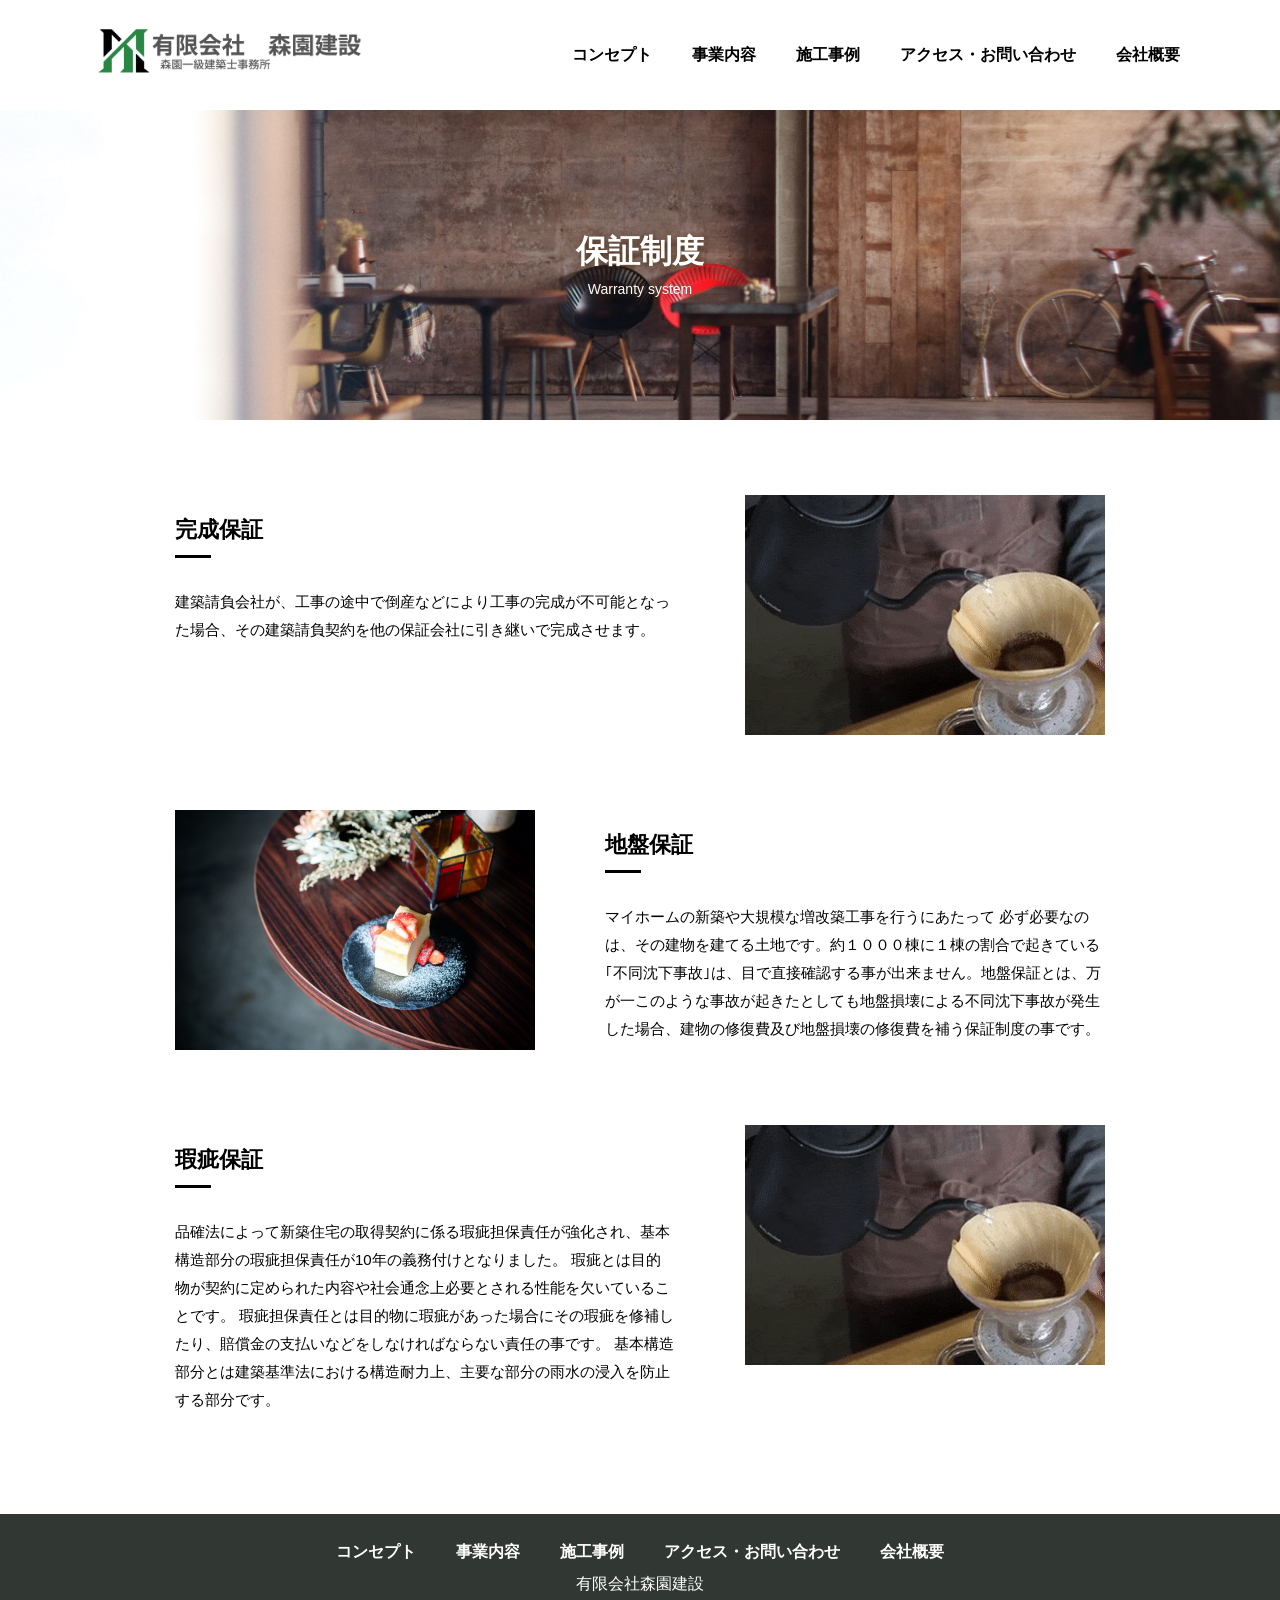
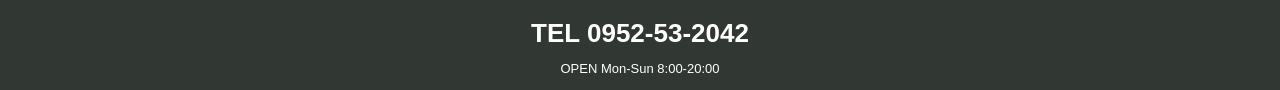
==== hosho.html @ 9f847828 "First Commit" ====
<!DOCTYPE html>
<html>

<head>
  <meta charset="UTF-8">
  <title>CONCEPT｜KISSA official website</title>
  <meta name="description" content="カフェ「KISSA」は日本の喫茶文化をコーヒーに落とし込み、訪れるお客さまに特別なひとときを提供します。">
  <meta name="viewport" content="width=device-width">
  <script src="./js/toggle-menu.js"></script>
  <link href="./css/common.css" rel="stylesheet">
  <link href="./css/concept.css" rel="stylesheet">
  <link rel="preconnect" href="https://fonts.googleapis.com">
  <link rel="preconnect" href="https://fonts.gstatic.com" crossorigin>
  <link href="https://fonts.googleapis.com/css2?family=Montserrat:wght@700&display=swap" rel="stylesheet">
</head>

<body>

  <!-- headerここから -->
  <header class="header">
    <div class="header-inner">
      <a class="header-logo" href="./index.html">
        <img src="./images/common/logo-header.png" alt="KISSA">
      </a>
      <button class="toggle-menu-button"></button>
      <div class="header-site-menu">
        <nav class="site-menu">
          <ul>
 <li><a href="./concept.html">コンセプト</a></li>
        <li><a href="./menu.html">事業内容</a></li>
        <li><a href="./shop.html">施工事例</a></li>
        <li><a href="./access.html">アクセス・お問い合わせ</a></li>
        <li><a href="./gaiyo.html">会社概要</a></li>
          </ul>
        </nav>
      </div>
    </div>
  </header>
  <!-- headerここまで -->

  <!-- mainここから -->
  <main class="main">
    <div class="title">
      <h1>保証制度</h1>
      <p>Warranty system</p>
    </div>
    <div class="feature">
      <div class="feature-text">
        <h2>完成保証</h2>
        <p>建築請負会社が、工事の途中で倒産などにより工事の完成が不可能となった場合、その建築請負契約を他の保証会社に引き継いで完成させます。</p>
      </div>
      <img src="./images/concept/img-item01.gif" alt="コーヒーを淹れている画像">
    </div>
    <div class="feature reverse">
      <div class="feature-text">
        <h2>地盤保証</h2>
        <p>マイホームの新築や大規模な増改築工事を行うにあたって 必ず必要なのは、その建物を建てる土地です。約１０００棟に１棟の割合で起きている｢不同沈下事故｣は、目で直接確認する事が出来ません。地盤保証とは、万が一このような事故が起きたとしても地盤損壊による不同沈下事故が発生した場合、建物の修復費及び地盤損壊の修復費を補う保証制度の事です。</p>
      </div>
      <img src="./images/concept/img-item02.jpg" alt="ケーキとドライフラワーの画像">
    </div><!-- 20250817追加(コンセプトが5つになったため体裁等は後で修正予定) -->
    <div class="feature">
      <div class="feature-text">
        <h2>瑕疵保証</h2>
        <p>品確法によって新築住宅の取得契約に係る瑕疵担保責任が強化され、基本構造部分の瑕疵担保責任が10年の義務付けとなりました。
瑕疵とは目的物が契約に定められた内容や社会通念上必要とされる性能を欠いていることです。
瑕疵担保責任とは目的物に瑕疵があった場合にその瑕疵を修補したり、賠償金の支払いなどをしなければならない責任の事です。
基本構造部分とは建築基準法における構造耐力上、主要な部分の雨水の浸入を防止する部分です。</p>
      </div>
      <img src="./images/concept/img-item01.gif" alt="コーヒーを淹れている画像">
    </div>

  </main>
  <!-- mainここまで -->

 <!-- footerここから -->
  <footer class="footer">
    <nav class="site-menu">
      <ul>
        <li><a href="./concept.html">コンセプト</a></li>
        <li><a href="./menu.html">事業内容</a></li>
        <li><a href="./shop.html">施工事例</a></li>
        <li><a href="./access.html">アクセス・お問い合わせ</a></li>
        <li><a href="./gaiyo.html">会社概要</a></li>
      </ul>
    </nav>
    <br>
    <p class="footer-title">有限会社森園建設</p>
    <p class="footer-tel">TEL 0952-53-2042</p>
    <p class="footer-time">OPEN Mon-Sun 8:00-20:00</p>
  </footer>
  <!-- footerここまで -->

</body>

</html>
---- css/common.css ----
@charset "utf-8";

*,
::before,
::after {
  padding: 0;
  margin: 0;
  box-sizing: border-box;
}

ul,
ol {
  list-style: none;
}

a {
  color: inherit;
  text-decoration: none;
}

body {
  font-family: sans-serif;
  font-size: 16px;
  color: #000000;
  line-height: 1;
  background-color: #ffffff;
}

img {
  max-width: 100%;
}

.header-inner {
  max-width: 1200px;
  height: 110px;
  margin-left: auto;
  margin-right: auto;
  padding-left: 40px;
  padding-right: 40px;
  display: flex;
  justify-content: space-between;
  align-items: center;
}

.toggle-menu-button {
  display: none;
}

.header-logo {
  display: block;
  width: 300px;
}

.site-menu ul {
  display: flex;
}

.site-menu ul li {
  margin-left: 20px;
  margin-right: 20px;
}

.site-menu ul li a {
  font-family: 'Montserrat', sans-serif;
  font-weight: bold;
}

.footer {
  color: #ffffff;
  background-color: rgb(49, 55, 50);
  padding-top: 30px;
  padding-bottom: 15px;
  display: flex;
  flex-direction: column;
  align-items: center;
}

.footer-logo {
  display: block;
  width: 235px;
  margin-top: 90px;
}

.footer-tel {
  font-size: 26px;
  font-weight: bold;
  margin-top: 28px;
}

.footer-time {
  font-size: 13px;
  margin-top: 16px;
}

.copyright {
  font-size: 14px;
  font-weight: bold;
  margin-top: 90px;
}

@media (max-width: 800px) {
  .site-menu ul {
    display: block;
    text-align: center;
  }

  .site-menu li {
    margin-top: 20px;
  }

  .header {
    position: fixed;
    top: 0;
    left: 0;
    right: 0;
    background-color: #ffffff;
    height: 50px;
    z-index: 10;
    box-shadow: 0 3px 6px rgba(0, 0, 0, 0.1);
  }

  .header-inner {
    padding-left: 20px;
    padding-right: 20px;
    height: 100%;
    position: relative;
  }

  .header-logo {
    width: 100px;
  }

  .header-site-menu {
    position: absolute;
    top: 100%;
    left: 0;
    right: 0;
    color: #ffffff;
    background-color: #736E62;
    padding-top: 30px;
    padding-bottom: 50px;
    display: none;
  }

  .header-site-menu.is-show {
    display: block;
  }

  .toggle-menu-button {
    display: block;
    width: 44px;
    height: 34px;
    background-image: url(../images/common/icon-menu.png);
    background-size: 50%;
    background-position: center;
    background-repeat: no-repeat;
    background-color: transparent;
    border: none;
    border-radius: 0;
    outline: none;
  }

  .main {
    padding-top: 50px;
  }

  .footer-logo {
    margin-top: 60px;
  }

  .footer-tel {
    font-size: 20px;
  }

  .copyright {
    margin-top: 50px;
  }
}
---- css/concept.css ----
@charset "utf-8";

.title {
  height: 310px;
  background-image: url(../images/concept/bg-main.jpg);
  background-repeat: no-repeat;
  background-position: center center;
  background-size: cover;
  display: flex;
  flex-direction: column;
  justify-content: center;
  align-items: center;
  color: #ffffff;
  text-shadow: 1px 1px 10px #4b2c14;
}

.title h1 {
  font-family: 'Montserrat', sans-serif;
  font-size: 32px;
  font-weight: bold;
}

.title p {
  font-size: 14px;
  margin-top: 15px;
}

.feature {
  display: flex;
  justify-content: space-between;
  width: 930px;
  max-width: 90%;
  margin-top: 75px;
  margin-left: auto;
  margin-right: auto;
  align-items: flex-start;
}

.feature img {
  width: 360px;
}

.feature-text {
  max-width: 500px;
  margin-right: 40px;
}

.reverse {
  flex-direction: row-reverse;
}

.reverse .feature-text {
  margin-left: 40px;
  margin-right: 0;
}

.feature-text h2 {
  margin-top: 20px;
  font-size: 22px;
  font-weight: bold;
  line-height: 30px;
}

.feature-text h2::after {
  content: '';
  display: block;
  width: 36px;
  height: 3px;
  background-color: #000000;
  margin-top: 10px;
}

.feature-text p {
  font-size: 15px;
  line-height: 28px;
  margin-top: 30px; 
}

.movie {
  width: 930px;
  max-width: 90%;
  background-color: #f8f8f8;
  padding: 50px 60px;
  margin-top: 55px;
  margin-left: auto;
  margin-right: auto;
}

.movie h2 {
  font-size: 22px;
  font-weight: bold;
  text-align: center;
}

.movie h2::after {
  content: '';
  display: block;
  width: 36px;
  height: 3px;
  background-color: #000000;
  margin-top: 20px;
  margin-left: auto;
  margin-right: auto;
}

.movie iframe {
  display: block;
  width: 100%;
  height: 456px;
  margin-top: 30px;
}

.movie p {
  font-size: 15px;
  line-height: 28px;
  margin-top: 20px;
}

.footer {
  margin-top: 100px;
}

@media (max-width: 800px) {
  .feature {
    display: block;
    width: 500px;
    margin-top: 45px;
  }

  .feature-text {
    margin-right: 0;
  }

  .reverse .feature-text {
    margin-left: 0;
  }

  .feature img {
    width: 100%;
    height: auto;
    margin-top: 25px;
  }

  .movie {
    width: 500px;
    padding: 30px 25px;
  }

  .movie iframe {
    height: 240px;
  }
}
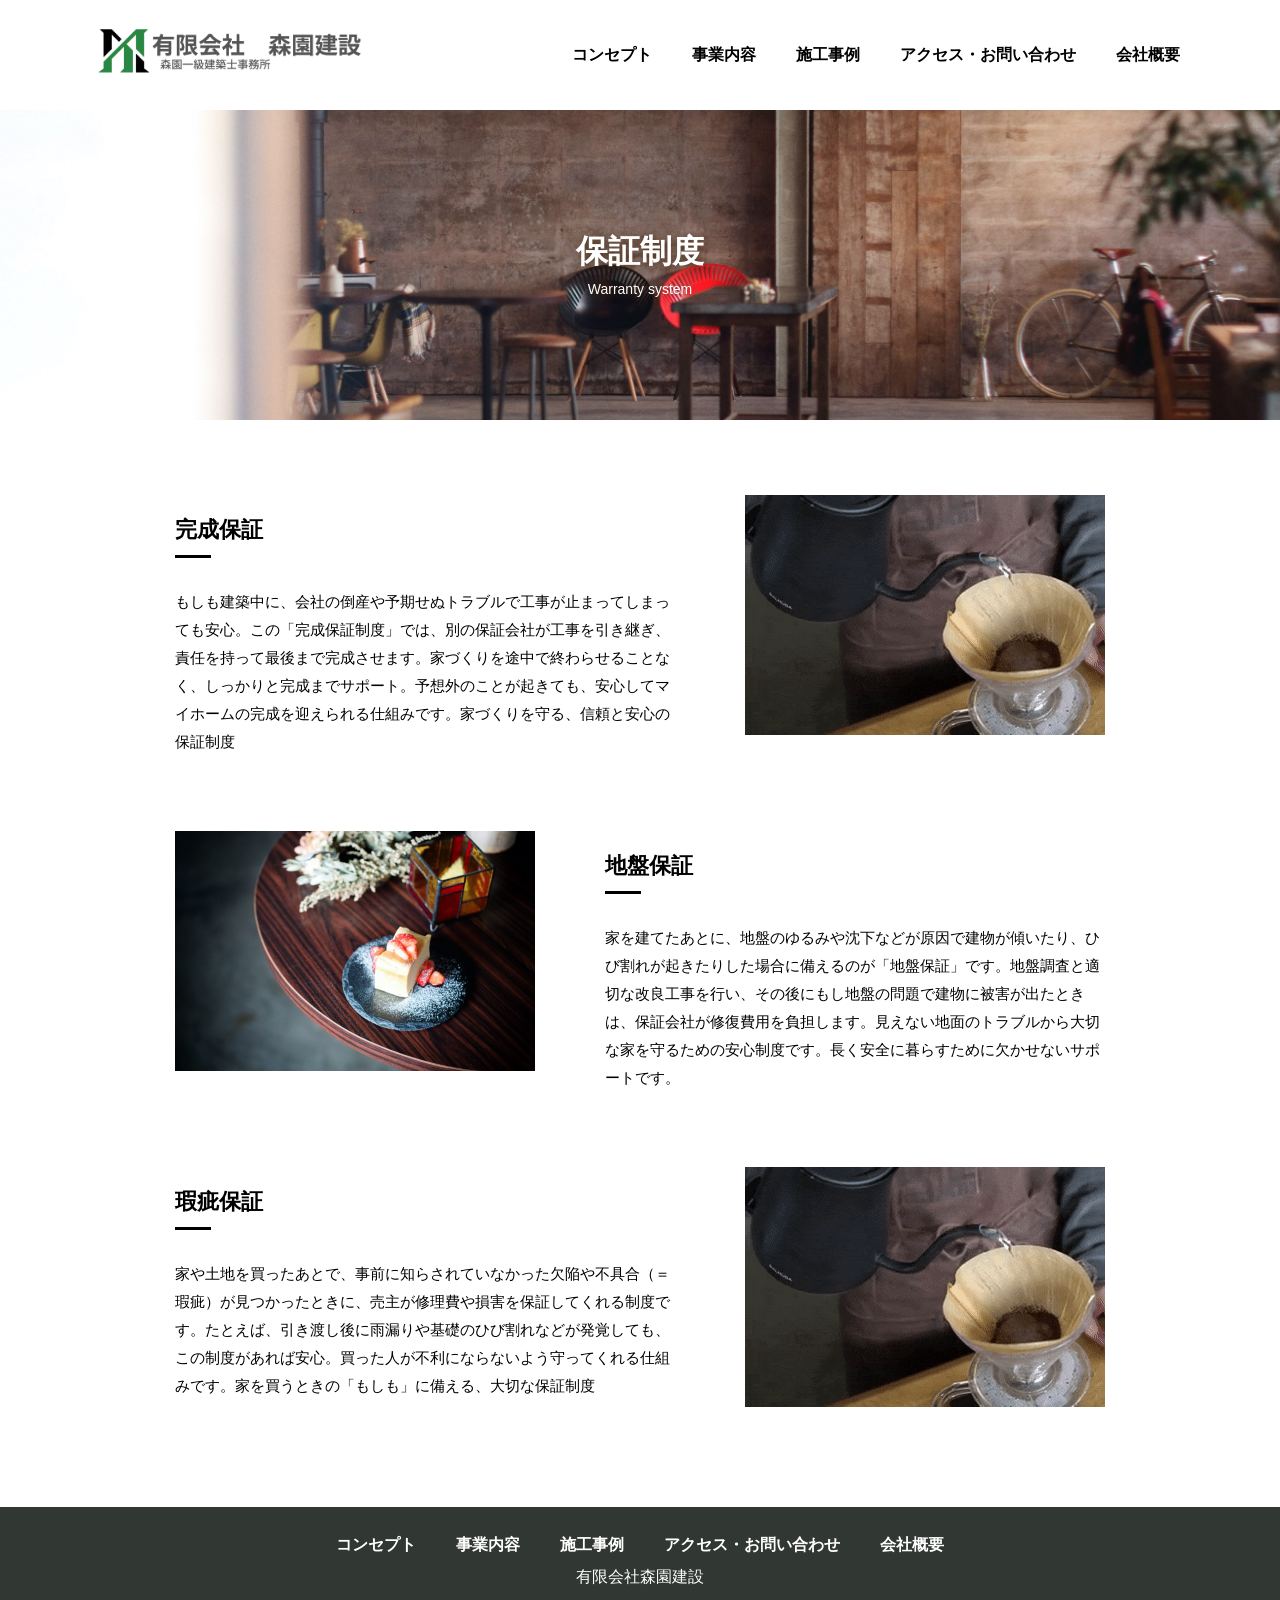
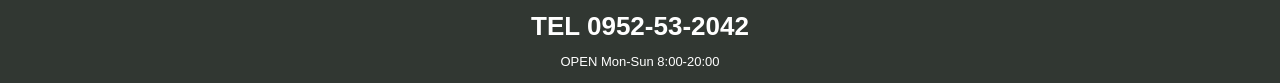
==== commit bb162fce: "Add files via upload" ====
--- a/hosho.html
+++ b/hosho.html
@@ -47,24 +47,21 @@
     <div class="feature">
       <div class="feature-text">
         <h2>完成保証</h2>
-        <p>建築請負会社が、工事の途中で倒産などにより工事の完成が不可能となった場合、その建築請負契約を他の保証会社に引き継いで完成させます。</p>
+        <p>もしも建築中に、会社の倒産や予期せぬトラブルで工事が止まってしまっても安心。この「完成保証制度」では、別の保証会社が工事を引き継ぎ、責任を持って最後まで完成させます。家づくりを途中で終わらせることなく、しっかりと完成までサポート。予想外のことが起きても、安心してマイホームの完成を迎えられる仕組みです。家づくりを守る、信頼と安心の保証制度</p>
       </div>
       <img src="./images/concept/img-item01.gif" alt="コーヒーを淹れている画像">
     </div>
     <div class="feature reverse">
       <div class="feature-text">
         <h2>地盤保証</h2>
-        <p>マイホームの新築や大規模な増改築工事を行うにあたって 必ず必要なのは、その建物を建てる土地です。約１０００棟に１棟の割合で起きている｢不同沈下事故｣は、目で直接確認する事が出来ません。地盤保証とは、万が一このような事故が起きたとしても地盤損壊による不同沈下事故が発生した場合、建物の修復費及び地盤損壊の修復費を補う保証制度の事です。</p>
+        <p>家を建てたあとに、地盤のゆるみや沈下などが原因で建物が傾いたり、ひび割れが起きたりした場合に備えるのが「地盤保証」です。地盤調査と適切な改良工事を行い、その後にもし地盤の問題で建物に被害が出たときは、保証会社が修復費用を負担します。見えない地面のトラブルから大切な家を守るための安心制度です。長く安全に暮らすために欠かせないサポートです。</p>
       </div>
       <img src="./images/concept/img-item02.jpg" alt="ケーキとドライフラワーの画像">
     </div><!-- 20250817追加(コンセプトが5つになったため体裁等は後で修正予定) -->
     <div class="feature">
       <div class="feature-text">
         <h2>瑕疵保証</h2>
-        <p>品確法によって新築住宅の取得契約に係る瑕疵担保責任が強化され、基本構造部分の瑕疵担保責任が10年の義務付けとなりました。
-瑕疵とは目的物が契約に定められた内容や社会通念上必要とされる性能を欠いていることです。
-瑕疵担保責任とは目的物に瑕疵があった場合にその瑕疵を修補したり、賠償金の支払いなどをしなければならない責任の事です。
-基本構造部分とは建築基準法における構造耐力上、主要な部分の雨水の浸入を防止する部分です。</p>
+        <p>家や土地を買ったあとで、事前に知らされていなかった欠陥や不具合（＝瑕疵）が見つかったときに、売主が修理費や損害を保証してくれる制度です。たとえば、引き渡し後に雨漏りや基礎のひび割れなどが発覚しても、この制度があれば安心。買った人が不利にならないよう守ってくれる仕組みです。家を買うときの「もしも」に備える、大切な保証制度</p>
       </div>
       <img src="./images/concept/img-item01.gif" alt="コーヒーを淹れている画像">
     </div>
